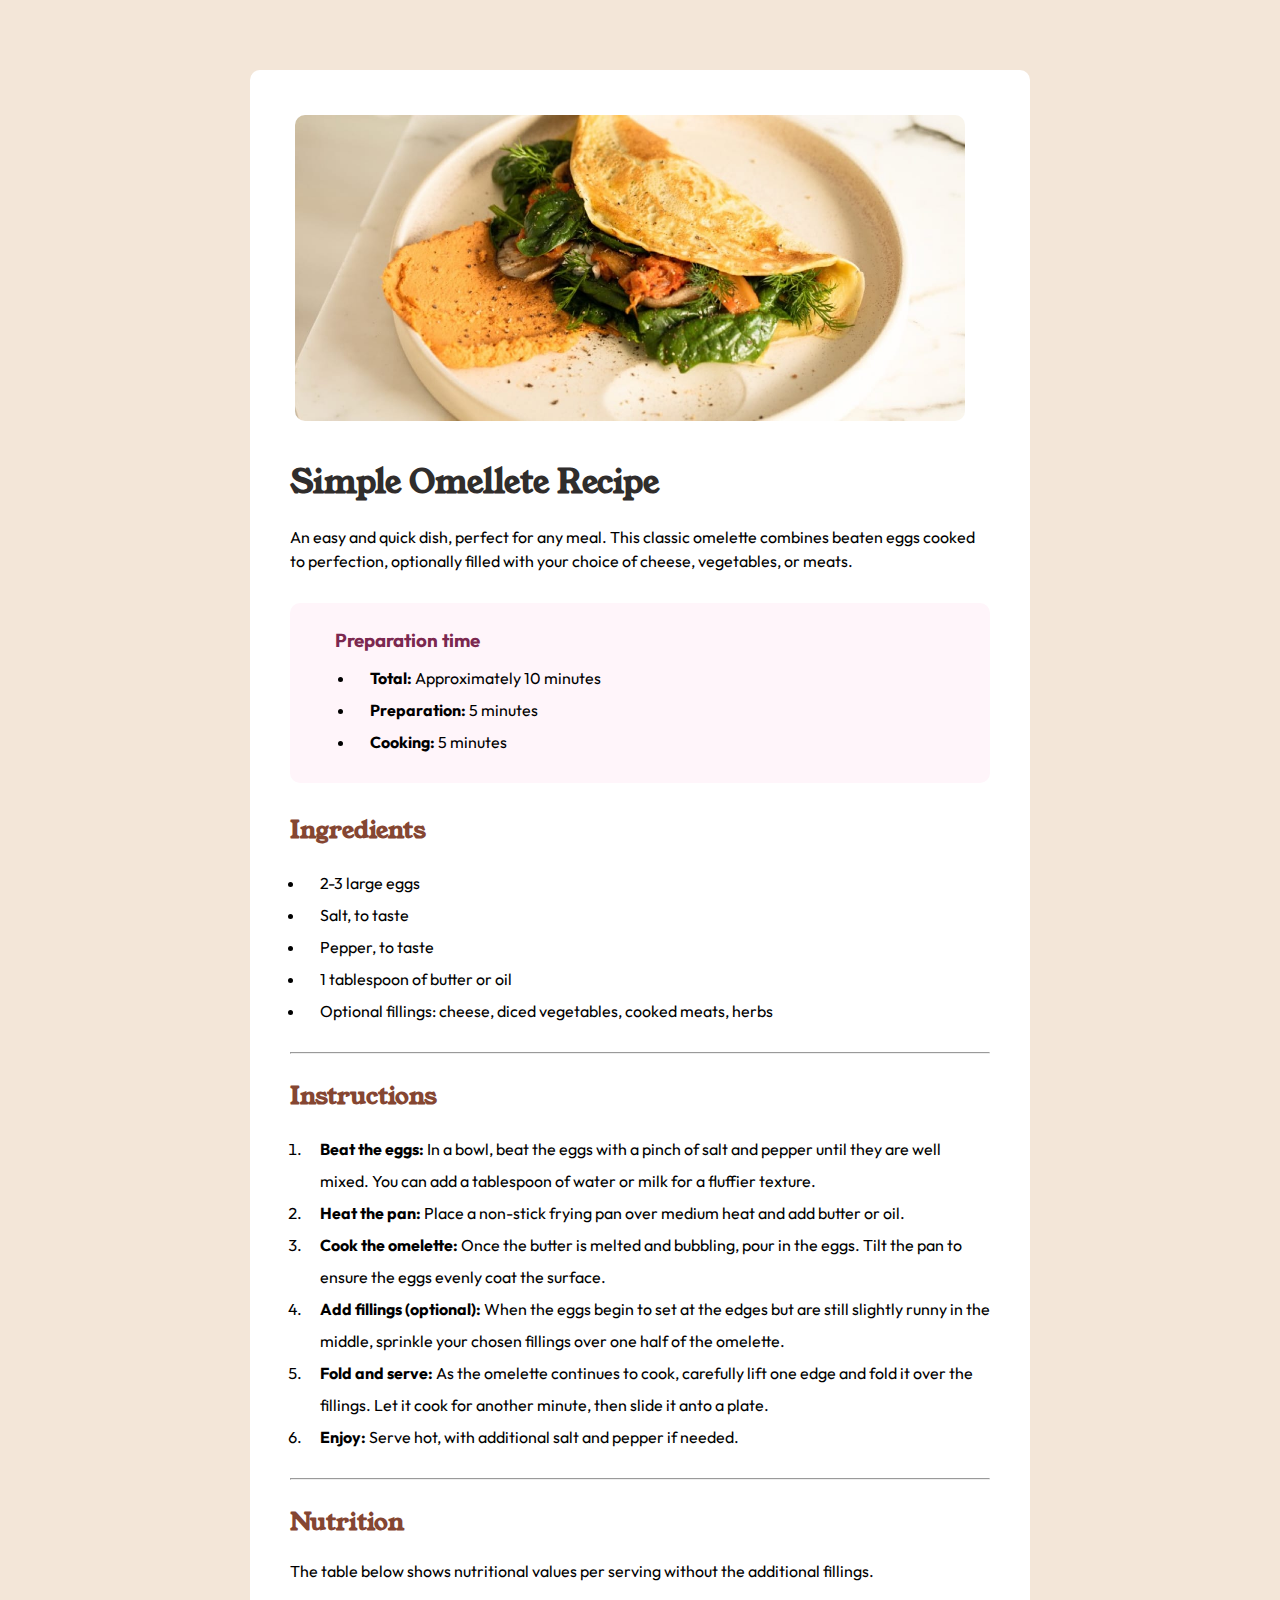
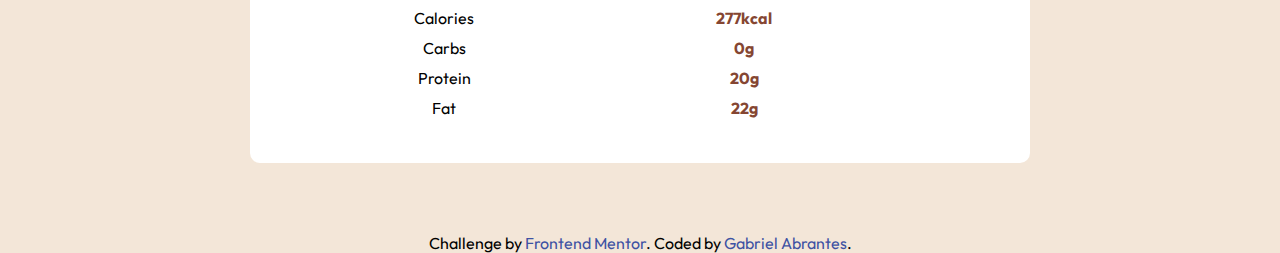
==== recipe-page-main/index-principal.html @ 095f64d2 "desafio html-css" ====
<!DOCTYPE html>
<html lang="en">
<head>
    <meta charset="UTF-8">
    <meta name="viewport" content="width=device-width, initial-scale=1.0">
    <title>Omelette Recipe</title>
    <link rel="shortcut icon" href="assets/images/favicon-32x32.png" type="image/x-icon">
    <link rel="stylesheet" href="style.css">
</head>
<body>
    <main>
        <header>
            <img src="assets/images/image-omelette.jpeg" alt="">
       </header>
       <h1 style="color: hsl(24, 5%, 18%);">Simple Omellete Recipe</h1>
       <p>An easy and quick dish, perfect for any meal. This classic omelette combines beaten eggs cooked to perfection, optionally filled with your choice of cheese, vegetables, or meats.</p>
       <section>
            <h3>Preparation time</h3>
            <ul>
                <li><strong>Total:</strong> Approximately 10 minutes</li>
                <li><strong>Preparation:</strong> 5 minutes</li>
                <li><strong>Cooking:</strong> 5 minutes</li>
            </ul>
       </section>
       <h2>Ingredients</h2>
       <ul>
            <li>2-3 large eggs</li>
            <li>Salt, to taste</li>
            <li>Pepper, to taste</li>
            <li>1 tablespoon of butter or oil</li>
            <li>Optional fillings: cheese, diced vegetables, cooked meats, herbs</li>
       </ul>
       <hr>
       <h2>Instructions</h2>
       <ol>
            <li><strong>Beat the eggs:</strong> In a bowl, beat the eggs with a pinch of salt and pepper until they are well mixed. You can add a tablespoon of water or milk for a fluffier texture.</li>
            <li><strong>Heat the pan:</strong> Place a non-stick frying pan over medium heat and add butter or oil.</li>
            <li><strong>Cook the omelette:</strong> Once the butter is melted and bubbling, pour in the eggs. Tilt the pan to ensure the eggs evenly coat the surface.</li>
            <li><strong>Add fillings (optional):</strong> When the eggs begin to set at the edges but are still slightly runny in the middle, sprinkle your chosen fillings over one half of the omelette.</li>
            <li><strong>Fold and serve:</strong> As the omelette continues to cook, carefully lift one edge and fold it over the fillings. Let it cook for another minute, then slide it anto a plate.</li>
            <li><strong>Enjoy:</strong> Serve hot, with additional salt and pepper if needed.</li>
       </ol>
       <hr>
       <h2>Nutrition</h2>
       <p>The table below shows nutritional values per serving without the additional fillings.</p>
       <table>
            <tbody>
                <tr>
                    <td>Calories</td>
                    <td class="forte">277kcal</td>
                </tr>
                <tr>
                    <td>Carbs</td>
                    <td class="forte">0g</td>
                </tr>
                <tr>
                    <td>Protein</td>
                    <td class="forte">20g</td>
                </tr>
                <tr>
                    <td>Fat</td>
                    <td class="forte">22g</td>
                </tr>
            </tbody>
       </table>
    </main>

    <footer class="attribution">
        Challenge by <a href="https://www.frontendmentor.io?ref=challenge" target="_blank">Frontend Mentor</a>. 
    Coded by <a href="#">Gabriel Abrantes</a>.
    </footer>
</body>
</html>
---- recipe-page-main/style.css ----
@import url('https://fonts.googleapis.com/css2?family=Outfit:wght@100..900&display=swap');

@import url('https://fonts.googleapis.com/css2?family=Young+Serif&display=swap');


/* ## Colors

- White: hsl(0, 0%, 100%)

- Stone 100: hsl(30, 54%, 90%)
- Stone 150: hsl(30, 18%, 87%)
- Stone 600: hsl(30, 10%, 34%)
- Stone 900: hsl(24, 5%, 18%)

- Brown 800: hsl(14, 45%, 36%)

- Rose 800: hsl(332, 51%, 32%)
- Rose 50: hsl(330, 100%, 98%) */

/* ### Fonts

- Family: [Young Serif](https://fonts.google.com/specimen/Young+Serif)
- Weights: 400

- Family: [Outfit](https://fonts.google.com/specimen/Outfit)
- Weights: 400, 600, 700 */

*{
    margin: 0px;
    padding: 0px;
}

body{
    max-width: 1440px;
    background-color: hsl(30, 54%, 90%);
   font-family: 'Outfit', sans-serif;
   font-weight: 400;
}
main{
    background-color: white;
    
   max-width: 700px;
   margin: 70px auto 70px auto;
   padding: 40px;
   border-radius: 10px;
}

main > header > img {
    width: 670px;
    border-radius: 10px;
}

header{
    padding: 5px;
    margin-bottom: 30px;
}

h1, h2{
    font-family: 'Young Serif', serif;
    color: hsl(14, 45%, 36%);
    padding-bottom: 20px;
}

h3 {
    color: hsl(332, 51%, 32%);
    padding-left: 20px;
    padding-bottom: 10px;
}

section{
    background-color: hsl(330, 100%, 98%);
    padding: 25px;
    border-radius: 10px;
    margin-top: 30px;
    margin-bottom: 30px;
}

section > ul {
    padding-left: 40px;
}

hr {
    margin-top: 25px;
    margin-bottom: 25px;
}

ol, ul, li {
    padding-left: 15px;
    line-height: 2em;
}

p {
   line-height: 1.5em; 
}

table {
border-collapse: collapse;
margin-top: 20px;
width: 600px;

}

td{
    padding: 5px;
    text-align: center;
  
}

.forte {
    color: hsl(14, 45%, 36%);
    font-weight: bold;
}

footer {
    font-size: 1em; text-align: center;
}
footer > a {
    color: hsl(228, 45%, 44%);
    text-decoration: none;
}
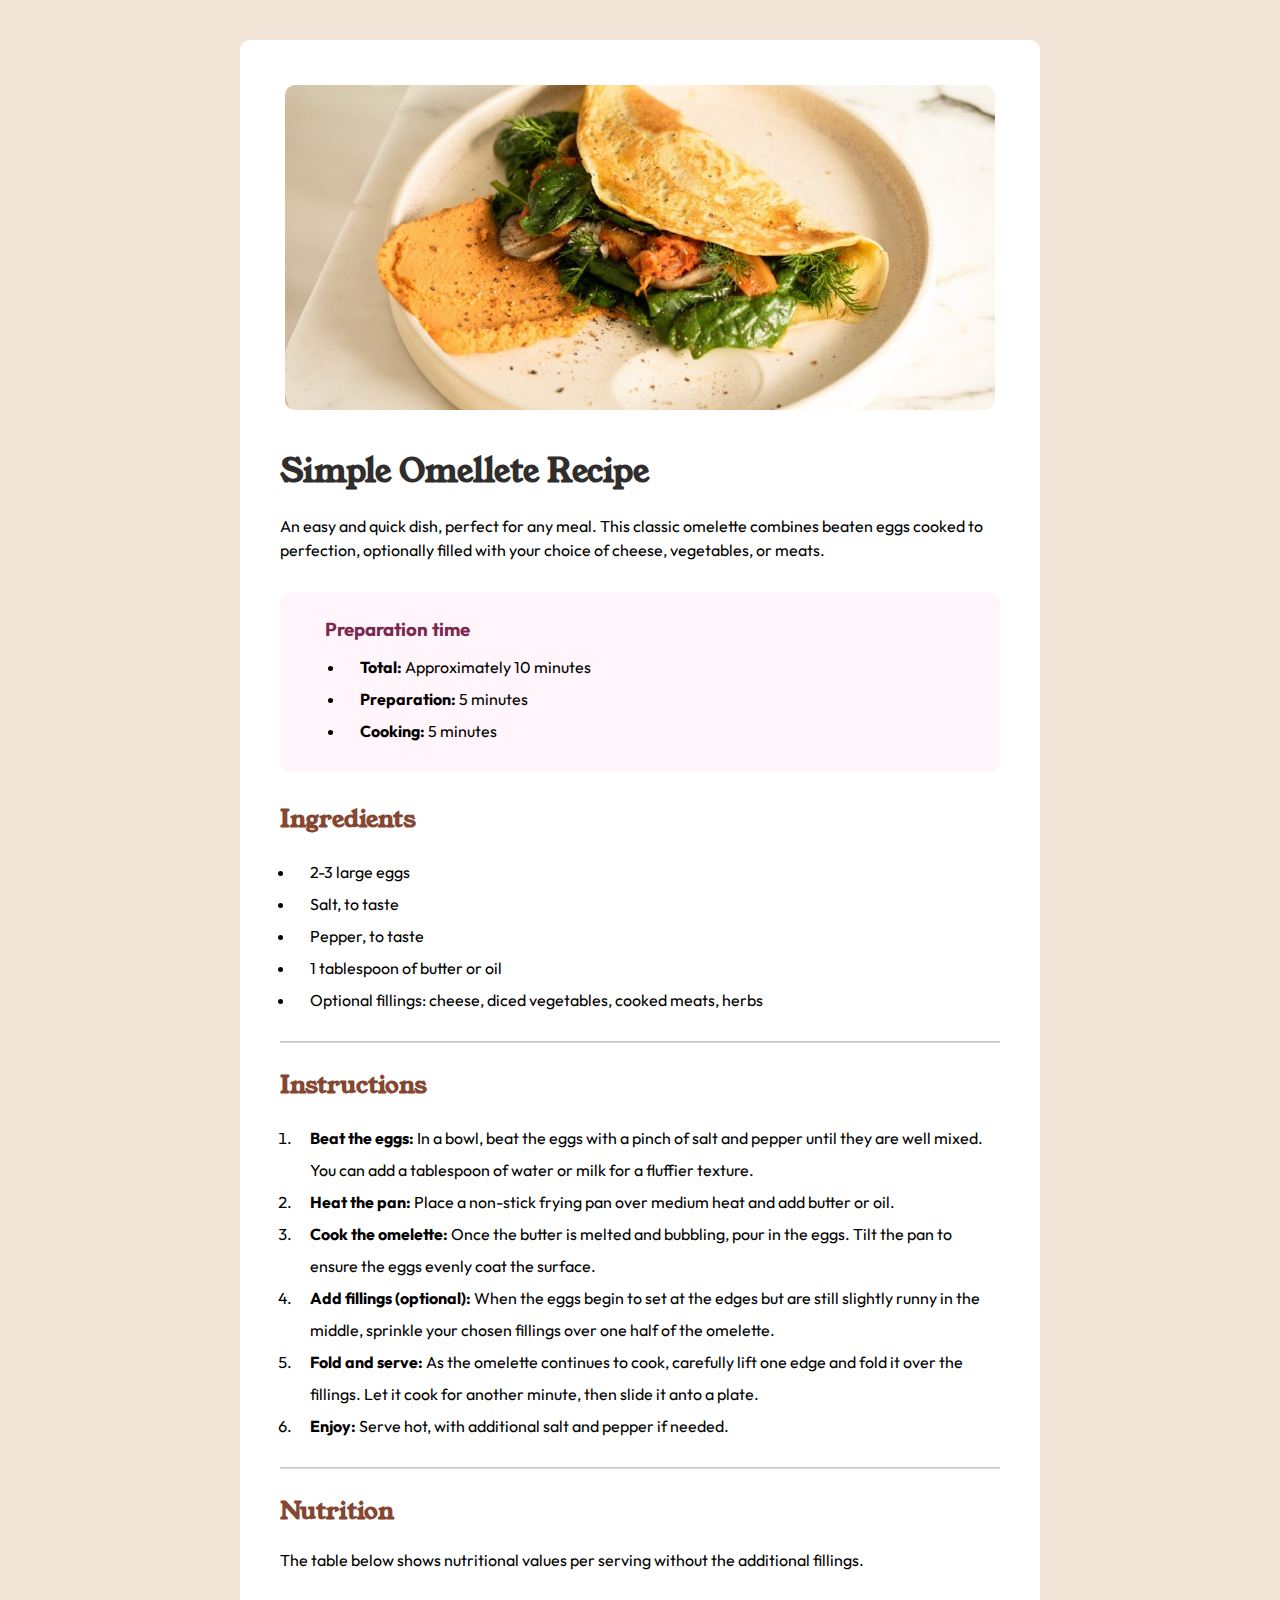
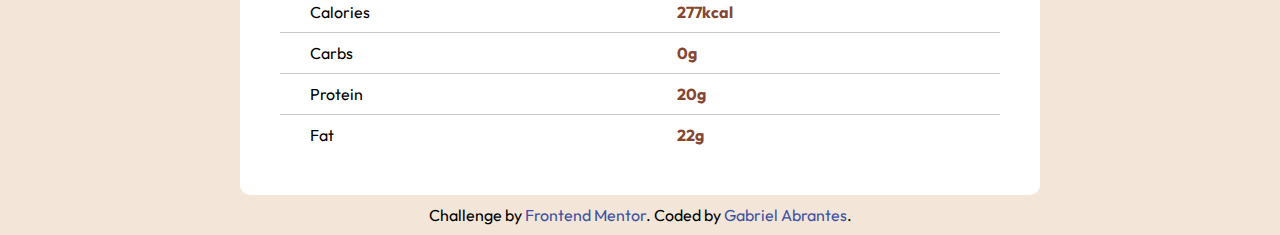
==== commit 7d3b9e6f: "update" ====
--- a/recipe-page-main/index-principal.html
+++ b/recipe-page-main/index-principal.html
@@ -9,11 +9,14 @@
 </head>
 <body>
     <main>
+
         <header>
             <img src="assets/images/image-omelette.jpeg" alt="">
        </header>
+
        <h1 style="color: hsl(24, 5%, 18%);">Simple Omellete Recipe</h1>
        <p>An easy and quick dish, perfect for any meal. This classic omelette combines beaten eggs cooked to perfection, optionally filled with your choice of cheese, vegetables, or meats.</p>
+
        <section>
             <h3>Preparation time</h3>
             <ul>
@@ -22,27 +25,45 @@
                 <li><strong>Cooking:</strong> 5 minutes</li>
             </ul>
        </section>
+
        <h2>Ingredients</h2>
        <ul>
             <li>2-3 large eggs</li>
             <li>Salt, to taste</li>
             <li>Pepper, to taste</li>
             <li>1 tablespoon of butter or oil</li>
-            <li>Optional fillings: cheese, diced vegetables, cooked meats, herbs</li>
+            <li class="borda">Optional fillings: cheese, diced vegetables, cooked meats, herbs</li>
        </ul>
+
        <hr>
+
        <h2>Instructions</h2>
        <ol>
-            <li><strong>Beat the eggs:</strong> In a bowl, beat the eggs with a pinch of salt and pepper until they are well mixed. You can add a tablespoon of water or milk for a fluffier texture.</li>
-            <li><strong>Heat the pan:</strong> Place a non-stick frying pan over medium heat and add butter or oil.</li>
-            <li><strong>Cook the omelette:</strong> Once the butter is melted and bubbling, pour in the eggs. Tilt the pan to ensure the eggs evenly coat the surface.</li>
-            <li><strong>Add fillings (optional):</strong> When the eggs begin to set at the edges but are still slightly runny in the middle, sprinkle your chosen fillings over one half of the omelette.</li>
-            <li><strong>Fold and serve:</strong> As the omelette continues to cook, carefully lift one edge and fold it over the fillings. Let it cook for another minute, then slide it anto a plate.</li>
-            <li><strong>Enjoy:</strong> Serve hot, with additional salt and pepper if needed.</li>
+            <li>
+                <strong>Beat the eggs:</strong> In a bowl, beat the eggs with a pinch of salt and pepper until they are well mixed. You can add a tablespoon of water or milk for a fluffier texture.
+            </li>
+            <li>
+                <strong>Heat the pan:</strong> Place a non-stick frying pan over medium heat and add butter or oil.
+            </li>
+            <li>
+                <strong>Cook the omelette:</strong> Once the butter is melted and bubbling, pour in the eggs. Tilt the pan to ensure the eggs evenly coat the surface.
+            </li>
+            <li>
+                <strong>Add fillings (optional):</strong> When the eggs begin to set at the edges but are still slightly runny in the middle, sprinkle your chosen fillings over one half of the omelette.
+            </li>
+            <li>
+                <strong>Fold and serve:</strong> As the omelette continues to cook, carefully lift one edge and fold it over the fillings. Let it cook for another minute, then slide it anto a plate.
+            </li>
+            <li class="borda">
+                <strong>Enjoy:</strong> Serve hot, with additional salt and pepper if needed.
+            </li>
        </ol>
+
        <hr>
+
        <h2>Nutrition</h2>
        <p>The table below shows nutritional values per serving without the additional fillings.</p>
+
        <table>
             <tbody>
                 <tr>
@@ -58,11 +79,12 @@
                     <td class="forte">20g</td>
                 </tr>
                 <tr>
-                    <td>Fat</td>
-                    <td class="forte">22g</td>
+                    <td class="sem-borda">Fat</td>
+                    <td class="forte sem-borda">22g</td>
                 </tr>
             </tbody>
        </table>
+
     </main>
 
     <footer class="attribution">
--- a/recipe-page-main/style.css
+++ b/recipe-page-main/style.css
@@ -1,7 +1,8 @@
+@charset "UTF-8";
+
 @import url('https://fonts.googleapis.com/css2?family=Outfit:wght@100..900&display=swap');
 
 @import url('https://fonts.googleapis.com/css2?family=Young+Serif&display=swap');
-
 
 /* ## Colors
 
@@ -28,25 +29,30 @@
 *{
     margin: 0px;
     padding: 0px;
+    box-sizing: border-box;
 }
 
 body{
+    min-width: 300px;
     max-width: 1440px;
     background-color: hsl(30, 54%, 90%);
    font-family: 'Outfit', sans-serif;
    font-weight: 400;
+   margin-top: 40px;
+ 
 }
 main{
     background-color: white;
-    
-   max-width: 700px;
-   margin: 70px auto 70px auto;
+    min-width: 350px;
+   max-width: 800px;
+   margin: auto;
    padding: 40px;
    border-radius: 10px;
+
 }
 
 main > header > img {
-    width: 670px;
+    width: 100%;
     border-radius: 10px;
 }
 
@@ -82,6 +88,8 @@
 hr {
     margin-top: 25px;
     margin-bottom: 25px;
+    border-color: rgba(0, 0, 0, 0.214);;
+    
 }
 
 ol, ul, li {
@@ -96,13 +104,14 @@
 table {
 border-collapse: collapse;
 margin-top: 20px;
-width: 600px;
+width: 100%;
 
 }
 
 td{
-    padding: 5px;
-    text-align: center;
+    margin-left: ;
+    padding: 10px 10px 10px 30px;
+    
   
 }
 
@@ -111,10 +120,26 @@
     font-weight: bold;
 }
 
+td{
+    border-bottom: 1px solid rgba(0, 0, 0, 0.214);
+    margin: 25px auto;
+}
+
+.sem-borda{
+    border: none;
+}
 footer {
+    margin-top: 10px;
+    margin-bottom: 10px;
     font-size: 1em; text-align: center;
 }
 footer > a {
     color: hsl(228, 45%, 44%);
     text-decoration: none;
-}+}
+
+@media (max-width: 800px) {
+    body {
+        margin-top: 0px; /* Remove a margem superior quando a tela for 800px ou menor */
+    }
+}
